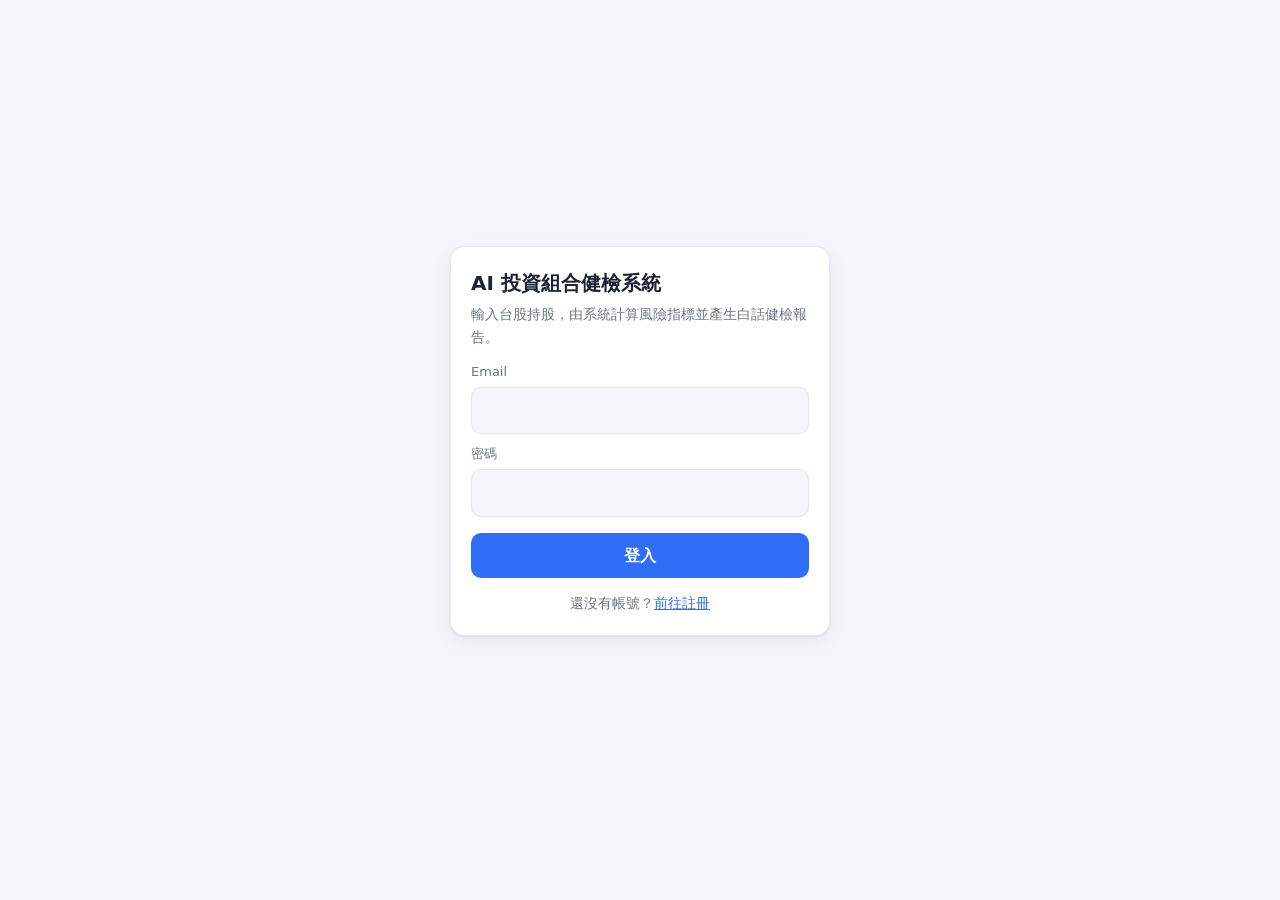
==== static/index.html @ 11674256 "Initial commit: portfolio-health（AI 投資組合健檢系統） 核心健檢（風險指標 + AI 白話報告）＋ 財報變動偵測 / RAG 有來源解讀 / 評估實驗模組。 雙 D" ====
<!doctype html>
<html lang="zh-Hant">
<head>
  <meta charset="utf-8">
  <meta name="viewport" content="width=device-width, initial-scale=1">
  <title>AI 投資組合健檢系統 — 登入</title>
  <link rel="stylesheet" href="/static/css/style.css">
</head>
<body>
  <div class="auth-wrap">
    <div class="card auth-card">
      <h1 style="font-size:20px;margin:0 0 4px">AI 投資組合健檢系統</h1>
      <p class="hint" style="margin-top:0">輸入台股持股，由系統計算風險指標並產生白話健檢報告。</p>

      <div id="err" class="error-box hidden" style="margin:10px 0"></div>

      <!-- 登入 -->
      <form id="loginForm">
        <label>Email</label>
        <input type="email" id="l_email" required autocomplete="email">
        <label>密碼</label>
        <input type="password" id="l_pw" required autocomplete="current-password">
        <button type="submit" style="margin-top:16px">登入</button>
        <p class="hint" style="text-align:center;margin-bottom:0">
          還沒有帳號？<a href="#" id="toReg">前往註冊</a>
        </p>
      </form>

      <!-- 註冊 -->
      <form id="regForm" class="hidden">
        <label>顯示名稱</label>
        <input type="text" id="r_name" required>
        <label>Email</label>
        <input type="email" id="r_email" required autocomplete="email">
        <label>密碼（至少 8 碼）</label>
        <input type="password" id="r_pw" required minlength="8" autocomplete="new-password">
        <label>確認密碼</label>
        <input type="password" id="r_pw2" required minlength="8">
        <button type="submit" style="margin-top:16px">註冊</button>
        <p class="hint" style="text-align:center;margin-bottom:0">
          已經有帳號？<a href="#" id="toLogin">返回登入</a>
        </p>
      </form>
    </div>
  </div>

  <script>
    const err = document.getElementById('err');
    const showErr = (m) => { err.textContent = m; err.classList.remove('hidden'); };
    const hideErr = () => err.classList.add('hidden');

    const loginForm = document.getElementById('loginForm');
    const regForm = document.getElementById('regForm');
    document.getElementById('toReg').onclick = (e) => { e.preventDefault(); hideErr(); loginForm.classList.add('hidden'); regForm.classList.remove('hidden'); };
    document.getElementById('toLogin').onclick = (e) => { e.preventDefault(); hideErr(); regForm.classList.add('hidden'); loginForm.classList.remove('hidden'); };

    async function api(path, body) {
      const r = await fetch('/api' + path, {
        method: 'POST', headers: { 'Content-Type': 'application/json' },
        body: JSON.stringify(body)
      });
      const data = await r.json().catch(() => ({}));
      if (!r.ok) throw new Error(data?.error?.message || '發生錯誤');
      return data;
    }

    loginForm.onsubmit = async (e) => {
      e.preventDefault(); hideErr();
      try {
        await api('/auth/login', { email: l_email.value, password: l_pw.value });
        location.href = '/dashboard';
      } catch (ex) { showErr(ex.message); }
    };

    regForm.onsubmit = async (e) => {
      e.preventDefault(); hideErr();
      if (r_pw.value !== r_pw2.value) return showErr('兩次密碼不一致');
      try {
        await api('/auth/register', { email: r_email.value, password: r_pw.value, display_name: r_name.value });
        await api('/auth/login', { email: r_email.value, password: r_pw.value });
        location.href = '/dashboard';
      } catch (ex) { showErr(ex.message); }
    };
  </script>
</body>
</html>
---- static/css/style.css ----
:root {
  --bg: #f4f6fb;
  --card: #ffffff;
  --ink: #1c2433;
  --muted: #6b7686;
  --line: #e3e8f0;
  --brand: #2f6df6;
  --brand-ink: #ffffff;
  --low: #2e9e63;
  --mid: #e0a526;
  --high: #d8503a;
  --shadow: 0 1px 3px rgba(20, 30, 50, .08), 0 6px 20px rgba(20, 30, 50, .06);
  --radius: 14px;
}
@media (prefers-color-scheme: dark) {
  :root {
    --bg: #11151c; --card: #1a2029; --ink: #e8ecf3; --muted: #93a0b3;
    --line: #2a323e; --shadow: 0 1px 3px rgba(0,0,0,.4);
  }
}
* { box-sizing: border-box; }
body {
  margin: 0; background: var(--bg); color: var(--ink);
  font-family: "Noto Sans TC", "Microsoft JhengHei", system-ui, -apple-system, sans-serif;
  line-height: 1.6;
}
a { color: var(--brand); }
.container { max-width: 1120px; margin: 0 auto; padding: 24px 16px 64px; }

/* 頁首 */
.topbar {
  display: flex; align-items: center; justify-content: space-between;
  padding: 14px 16px; background: var(--card); border-bottom: 1px solid var(--line);
}
.topbar h1 { font-size: 18px; margin: 0; }
.topbar .user { color: var(--muted); font-size: 14px; }

/* 卡片 */
.card {
  background: var(--card); border: 1px solid var(--line); border-radius: var(--radius);
  box-shadow: var(--shadow); padding: 20px; margin-bottom: 18px;
}
.card h2 { font-size: 16px; margin: 0 0 14px; }
.grid { display: grid; gap: 18px; }
.grid-2 { grid-template-columns: 1fr 1fr; }
.grid-5 { grid-template-columns: repeat(5, 1fr); }
@media (max-width: 760px) { .grid-2, .grid-5 { grid-template-columns: 1fr; } }

/* 表單 */
label { display: block; font-size: 13px; color: var(--muted); margin: 10px 0 4px; }
input, select, button {
  font: inherit; width: 100%; padding: 10px 12px; border-radius: 10px;
  border: 1px solid var(--line); background: var(--bg); color: var(--ink);
}
button {
  background: var(--brand); color: var(--brand-ink); border: none; cursor: pointer;
  font-weight: 600; transition: opacity .15s;
}
button:hover { opacity: .92; }
button:disabled { opacity: .5; cursor: not-allowed; }
button.ghost { background: transparent; color: var(--brand); border: 1px solid var(--brand); }
button.danger { background: transparent; color: var(--high); border: 1px solid var(--high); width: auto; padding: 6px 10px; }
.row { display: flex; gap: 10px; align-items: flex-end; flex-wrap: wrap; }
.row > div { flex: 1; min-width: 120px; }
.row button { width: auto; padding: 10px 18px; }

/* 登入置中 */
.auth-wrap { min-height: 100vh; display: grid; place-items: center; padding: 16px; }
.auth-card { width: 100%; max-width: 380px; }

/* 表格 */
table { width: 100%; border-collapse: collapse; font-size: 14px; }
th, td { text-align: right; padding: 8px 10px; border-bottom: 1px solid var(--line); }
th:first-child, td:first-child { text-align: left; }
.badge { display: inline-block; padding: 2px 8px; border-radius: 999px; font-size: 12px; }
.badge.ready { background: rgba(46,158,99,.15); color: var(--low); }
.badge.loading { background: rgba(224,165,38,.15); color: var(--mid); }
.badge.insufficient, .badge.error { background: rgba(216,80,58,.15); color: var(--high); }

/* 風險分數 */
.score-hero { display: flex; align-items: center; gap: 22px; flex-wrap: wrap; }
.score-num { font-size: 52px; font-weight: 800; line-height: 1; }
.level-pill { font-size: 15px; font-weight: 700; padding: 4px 14px; border-radius: 999px; color: #fff; }
.level-低 { background: var(--low); }
.level-中 { background: var(--mid); }
.level-高 { background: var(--high); }
.subbars { flex: 1; min-width: 260px; }
.subbar { margin: 6px 0; }
.subbar .l { display: flex; justify-content: space-between; font-size: 12px; color: var(--muted); }
.track { height: 8px; background: var(--bg); border: 1px solid var(--line); border-radius: 999px; overflow: hidden; }
.track > span { display: block; height: 100%; background: var(--brand); }

/* 指標卡 */
.metric { text-align: center; padding: 14px; }
.metric .v { font-size: 22px; font-weight: 700; }
.metric .k { font-size: 12px; color: var(--muted); margin-top: 4px; }

/* 報告 */
.report h2 { font-size: 16px; margin-top: 18px; }
.report h2:first-child { margin-top: 0; }
.report ul { padding-left: 20px; }
.source-tag { font-size: 12px; color: var(--muted); }
.disclaimer { font-size: 12px; color: var(--muted); border-top: 1px dashed var(--line); margin-top: 16px; padding-top: 12px; }
.hint { color: var(--muted); font-size: 14px; }
.error-box { background: rgba(216,80,58,.1); color: var(--high); padding: 12px 14px; border-radius: 10px; font-size: 14px; }
.chart-empty { color: var(--muted); font-size: 14px; text-align: center; padding: 30px 0; }
.hidden { display: none; }
.spin { display: inline-block; width: 14px; height: 14px; border: 2px solid rgba(255,255,255,.4); border-top-color: #fff; border-radius: 50%; animation: s .8s linear infinite; vertical-align: -2px; }
@keyframes s { to { transform: rotate(360deg); } }
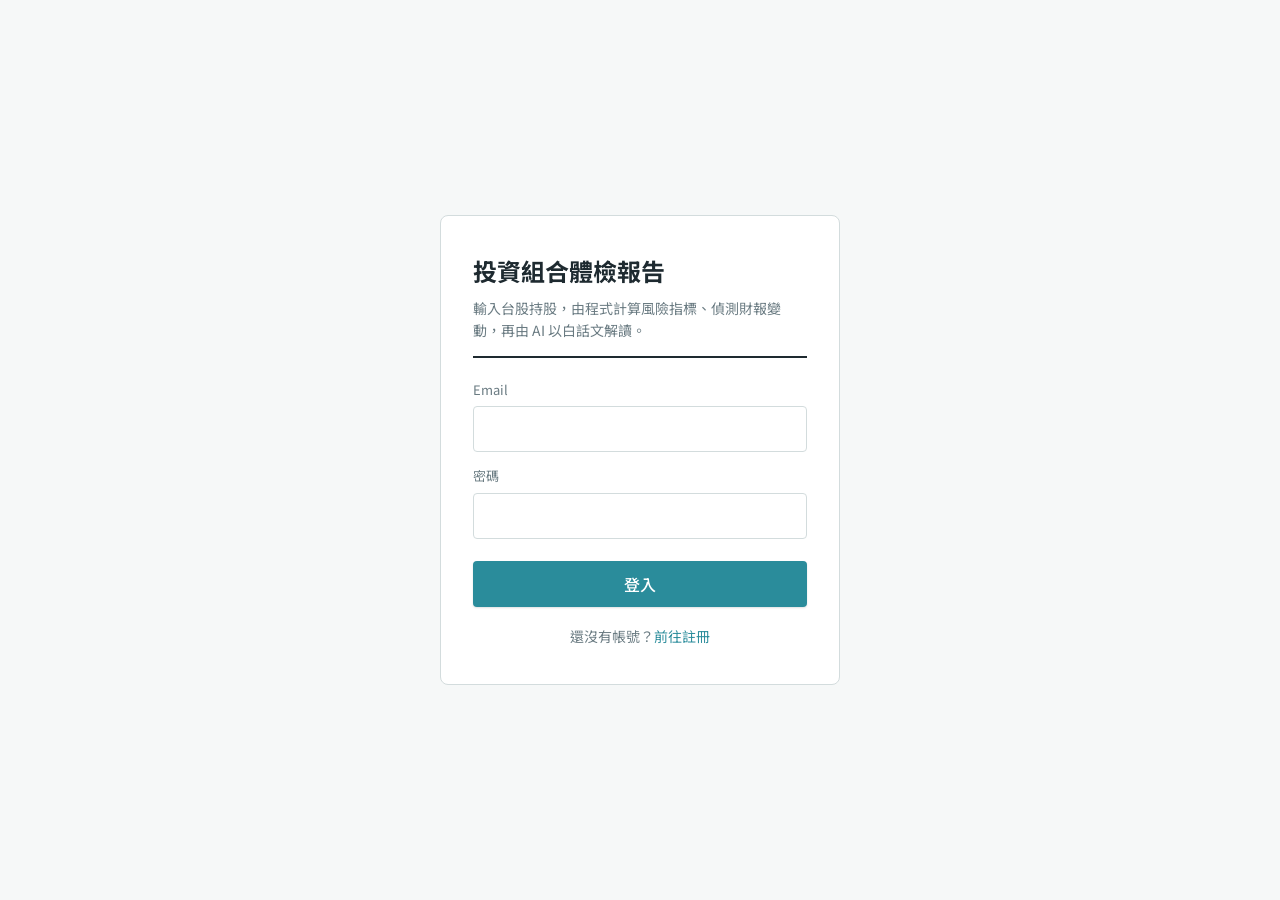
==== commit d8a60d59: "redesign(login): 登入頁套用 report.css + .hidden 改 !important - index.html 改用 report.css：報告封面式登入卡、input f" ====
--- a/static/index.html
+++ b/static/index.html
@@ -3,62 +3,72 @@
 <head>
   <meta charset="utf-8">
   <meta name="viewport" content="width=device-width, initial-scale=1">
-  <title>AI 投資組合健檢系統 — 登入</title>
-  <link rel="stylesheet" href="/static/css/style.css">
+  <title>投資組合體檢報告 — 登入</title>
+  <link rel="preconnect" href="https://fonts.googleapis.com">
+  <link rel="preconnect" href="https://fonts.gstatic.com" crossorigin>
+  <link href="https://fonts.googleapis.com/css2?family=IBM+Plex+Sans:wght@400;500;600;700&family=Noto+Sans+TC:wght@400;500;700&display=swap" rel="stylesheet">
+  <link rel="stylesheet" href="/static/css/report.css">
+  <style>
+    .auth-wrap{min-height:100vh; display:flex; align-items:center; justify-content:center; padding:24px;}
+    .auth-card{width:100%; max-width:400px; background:#fff; border:1px solid var(--rule); border-radius:8px; padding:36px 32px;}
+    .auth-card h1{font-size:24px; font-weight:700; margin-bottom:6px;}
+    .auth-card .intro{font-size:14px; color:var(--muted); line-height:1.6; margin-bottom:8px;}
+    .auth-card .rule-line{height:2px; background:var(--ink); margin:14px 0 22px;}
+    .auth form{display:flex; flex-direction:column;}
+    .auth label{font-size:13px; color:var(--muted); margin:14px 0 6px;}
+    .auth form > label:first-of-type{margin-top:0;}
+    .auth input{width:100%;}
+    .auth .btn{width:100%; margin-top:22px; text-align:center;}
+    .auth .switch{text-align:center; font-size:14px; color:var(--muted); margin-top:18px;}
+  </style>
 </head>
 <body>
   <div class="auth-wrap">
-    <div class="card auth-card">
-      <h1 style="font-size:20px;margin:0 0 4px">AI 投資組合健檢系統</h1>
-      <p class="hint" style="margin-top:0">輸入台股持股，由系統計算風險指標並產生白話健檢報告。</p>
+    <div class="auth-card auth">
+      <h1>投資組合體檢報告</h1>
+      <p class="intro">輸入台股持股，由程式計算風險指標、偵測財報變動，再由 AI 以白話文解讀。</p>
+      <div class="rule-line"></div>
 
-      <div id="err" class="error-box hidden" style="margin:10px 0"></div>
+      <div id="err" class="notice hidden"></div>
 
       <!-- 登入 -->
       <form id="loginForm">
-        <label>Email</label>
+        <label for="l_email">Email</label>
         <input type="email" id="l_email" required autocomplete="email">
-        <label>密碼</label>
+        <label for="l_pw">密碼</label>
         <input type="password" id="l_pw" required autocomplete="current-password">
-        <button type="submit" style="margin-top:16px">登入</button>
-        <p class="hint" style="text-align:center;margin-bottom:0">
-          還沒有帳號？<a href="#" id="toReg">前往註冊</a>
-        </p>
+        <button type="submit" class="btn">登入</button>
+        <p class="switch">還沒有帳號？<a href="#" id="toReg">前往註冊</a></p>
       </form>
 
       <!-- 註冊 -->
       <form id="regForm" class="hidden">
-        <label>顯示名稱</label>
+        <label for="r_name">顯示名稱</label>
         <input type="text" id="r_name" required>
-        <label>Email</label>
+        <label for="r_email">Email</label>
         <input type="email" id="r_email" required autocomplete="email">
-        <label>密碼（至少 8 碼）</label>
+        <label for="r_pw">密碼（至少 8 碼）</label>
         <input type="password" id="r_pw" required minlength="8" autocomplete="new-password">
-        <label>確認密碼</label>
+        <label for="r_pw2">確認密碼</label>
         <input type="password" id="r_pw2" required minlength="8">
-        <button type="submit" style="margin-top:16px">註冊</button>
-        <p class="hint" style="text-align:center;margin-bottom:0">
-          已經有帳號？<a href="#" id="toLogin">返回登入</a>
-        </p>
+        <button type="submit" class="btn">註冊</button>
+        <p class="switch">已經有帳號？<a href="#" id="toLogin">返回登入</a></p>
       </form>
     </div>
   </div>
 
   <script>
     const err = document.getElementById('err');
-    const showErr = (m) => { err.textContent = m; err.classList.remove('hidden'); };
-    const hideErr = () => err.classList.add('hidden');
+    const showErr = (m) => { err.className = 'notice'; err.textContent = m; };
+    const hideErr = () => { err.className = 'notice hidden'; };
 
     const loginForm = document.getElementById('loginForm');
     const regForm = document.getElementById('regForm');
     document.getElementById('toReg').onclick = (e) => { e.preventDefault(); hideErr(); loginForm.classList.add('hidden'); regForm.classList.remove('hidden'); };
     document.getElementById('toLogin').onclick = (e) => { e.preventDefault(); hideErr(); regForm.classList.add('hidden'); loginForm.classList.remove('hidden'); };
 
-    async function api(path, body) {
-      const r = await fetch('/api' + path, {
-        method: 'POST', headers: { 'Content-Type': 'application/json' },
-        body: JSON.stringify(body)
-      });
+    async function api(path, body){
+      const r = await fetch('/api' + path, { method:'POST', headers:{ 'Content-Type':'application/json' }, body: JSON.stringify(body) });
       const data = await r.json().catch(() => ({}));
       if (!r.ok) throw new Error(data?.error?.message || '發生錯誤');
       return data;
@@ -66,15 +76,12 @@
 
     loginForm.onsubmit = async (e) => {
       e.preventDefault(); hideErr();
-      try {
-        await api('/auth/login', { email: l_email.value, password: l_pw.value });
-        location.href = '/dashboard';
-      } catch (ex) { showErr(ex.message); }
+      try { await api('/auth/login', { email: l_email.value, password: l_pw.value }); location.href = '/dashboard'; }
+      catch (ex) { showErr(ex.message); }
     };
-
     regForm.onsubmit = async (e) => {
       e.preventDefault(); hideErr();
-      if (r_pw.value !== r_pw2.value) return showErr('兩次密碼不一致');
+      if (r_pw.value !== r_pw2.value) return showErr('兩次密碼不一致。');
       try {
         await api('/auth/register', { email: r_email.value, password: r_pw.value, display_name: r_name.value });
         await api('/auth/login', { email: r_email.value, password: r_pw.value });
--- a/static/css/report.css
+++ b/static/css/report.css
@@ -0,0 +1,97 @@
+/* report.css — 體檢報告式共用設計系統（DESIGN.md 定案，dashboard / radar / eval 共用）
+   色票、字型、tab 導航、按鈕、表單、表格、嚴重度徽章、範圍條、骨架、動態回饋。 */
+:root{
+  --paper:#F6F8F8; --ink:#1E2A30; --rule:#D3DCDD; --accent:#2A8C9B;
+  --low:#3E5F8F; --mid:#B0740F; --high:#7D2650; --high-strong:#5E1536;
+  --low-bg:#CDDAEA; --mid-bg:#EBD6A8; --high-bg:#E6C6D4;
+  --muted:#6A7B82; --field:#fff; --track:#ECEFF0;
+}
+*{box-sizing:border-box; margin:0; padding:0;}
+html,body{background:var(--paper); color:var(--ink);}
+body{font-family:"Noto Sans TC",sans-serif; font-size:16px; line-height:1.6; -webkit-font-smoothing:antialiased;}
+.num{font-family:"IBM Plex Sans",sans-serif; font-variant-numeric:tabular-nums;}
+a{color:var(--accent); text-decoration:none;} a:hover{text-decoration:underline;}
+button{font-family:inherit; font-size:16px; cursor:pointer;}
+:focus-visible{outline:2px solid var(--accent); outline-offset:2px;}
+.wrap{max-width:1040px; margin:0 auto; padding:0 24px;}
+.hidden{display:none !important;}
+.hint{font-size:13px; color:var(--muted);}
+code{font-family:"IBM Plex Sans",monospace; background:var(--track); padding:1px 5px; border-radius:3px; font-size:14px;}
+
+/* 報告抬頭 + tab 導航 */
+header.rpt{border-bottom:2px solid var(--ink); margin-top:28px; padding-bottom:14px;
+  display:flex; justify-content:space-between; align-items:flex-end; gap:16px; flex-wrap:wrap;}
+header.rpt h1{font-size:28px; font-weight:700; letter-spacing:.01em;}
+.nav{display:flex; align-items:center; gap:2px; font-size:15px; flex-wrap:wrap;}
+.nav a{position:relative; padding:7px 13px; color:var(--muted); font-weight:500;}
+.nav a::after{content:""; position:absolute; left:13px; right:13px; bottom:-3px; height:2px; background:var(--accent);
+  transform:scaleX(0); transform-origin:center; transition:transform .22s cubic-bezier(.22,1,.36,1);}
+.nav a:hover{color:var(--ink); text-decoration:none;} .nav a:hover::after{transform:scaleX(1);}
+.nav a.active{color:var(--ink); font-weight:700;} .nav a.active::after{transform:scaleX(1);}
+.nav .who{color:var(--muted); font-size:13px; padding:0 10px; margin-left:6px; border-left:1px solid var(--rule);}
+.nav a.logout{color:var(--muted);} .nav a.logout::after{display:none;} .nav a.logout:hover{color:var(--high);}
+
+section{margin-top:32px;}
+h2.sec{font-size:20px; font-weight:700; margin-bottom:12px;}
+.lead{font-size:14px; color:var(--muted); margin-bottom:14px;}
+
+/* 提示 / 錯誤條 */
+.notice{border:1px solid var(--rule); border-left:3px solid var(--high); background:#fff;
+  padding:12px 16px; font-size:14px; border-radius:3px; margin-bottom:16px;}
+.notice.ok{border-left-color:var(--accent);}
+.notice.hidden{display:none;}
+
+/* 表格（報告式，無卡片陰影） */
+table{width:100%; border-collapse:collapse;}
+thead th{font-size:12px; color:var(--muted); font-weight:500; text-align:left; padding:10px 12px; border-bottom:1px solid var(--rule);}
+tbody td{padding:14px 12px; border-bottom:1px solid var(--rule); font-size:16px; vertical-align:middle;}
+tbody tr:last-child td{border-bottom:none;}
+.ta-r{text-align:right;} th.ta-r{text-align:right;}
+.tscroll{overflow-x:auto;}
+
+/* 按鈕：hover 上浮+陰影、active 下壓 */
+.btn{background:var(--accent); color:#fff; border:none; padding:11px 22px; border-radius:4px; font-weight:500;
+  box-shadow:0 1px 2px rgba(30,42,48,.14);
+  transition:background .16s ease, transform .12s cubic-bezier(.22,1,.36,1), box-shadow .16s ease;}
+.btn:hover{background:#247b89; transform:translateY(-2px); box-shadow:0 7px 18px rgba(42,140,155,.30);}
+.btn:active{transform:translateY(0); box-shadow:0 1px 2px rgba(30,42,48,.14); transition-duration:.05s;}
+.btn:disabled{background:#9DBFC5; cursor:default; transform:none; box-shadow:none;}
+.btn.ghost{background:#fff; color:var(--accent); border:1px solid var(--accent); box-shadow:none;}
+.btn.ghost:hover{background:#EAF4F5; transform:translateY(-2px); box-shadow:0 6px 14px rgba(42,140,155,.18);}
+
+/* 表單：focus 光暈 + label 呼應 */
+.fld{display:flex; flex-direction:column; gap:5px;}
+.fld label{font-size:12px; color:var(--muted); transition:color .15s ease;}
+input,select{font-family:inherit; font-size:16px; padding:10px 12px; border:1px solid var(--rule);
+  border-radius:4px; background:var(--field); color:var(--ink);
+  transition:border-color .15s ease, box-shadow .2s ease, background .15s ease;}
+input::placeholder{color:#AAB6BA;}
+input:hover,select:hover{border-color:#B6C4C6;}
+input:focus,select:focus{border-color:var(--accent); outline:none; background:#fff; box-shadow:0 0 0 3px rgba(42,140,155,.15);}
+.fld:focus-within label{color:var(--accent);}
+
+/* 嚴重度徽章（財報旗標通用，對齊 level 色） */
+.sev{display:inline-block; padding:2px 10px; border-radius:11px; font-size:13px; color:#fff; white-space:nowrap;}
+.sev-極端{background:var(--high-strong);} .sev-顯著{background:var(--mid);} .sev-注意{background:#8A969B;}
+
+/* 參考範圍條 */
+.rbar{position:relative; height:12px; border-radius:6px; display:flex; overflow:visible; background:var(--track);}
+.rbar .z{height:100%;}
+.rbar .z1{background:var(--low-bg); border-radius:6px 0 0 6px;}
+.rbar .z2{background:var(--mid-bg);}
+.rbar .z3{background:var(--high-bg); border-radius:0 6px 6px 0;}
+.rbar .mk{position:absolute; top:-5px; width:0; height:0; border-left:6px solid transparent; border-right:6px solid transparent;
+  border-top:9px solid var(--ink); transform:translateX(-50%); transition:left .6s cubic-bezier(.22,1,.36,1);}
+
+/* 骨架 / 轉圈 */
+.sk{background:linear-gradient(90deg,#EDF1F1 25%,#E3E9E9 37%,#EDF1F1 63%); background-size:400% 100%;
+  animation:shim 1.3s ease infinite; border-radius:4px;}
+@keyframes shim{0%{background-position:100% 0;}100%{background-position:0 0;}}
+.spin{display:inline-block; width:14px; height:14px; border:2px solid rgba(255,255,255,.5);
+  border-top-color:#fff; border-radius:50%; animation:sp .7s linear infinite; vertical-align:-2px; margin-right:6px;}
+@keyframes sp{to{transform:rotate(360deg);}}
+
+@media (prefers-reduced-motion: reduce){
+  .rbar .mk{transition:none;} .sk{animation:none;} .spin{animation:none;}
+  .btn,.btn:hover,.btn:active{transform:none; transition:background .16s;} .nav a::after{transition:none;}
+}
